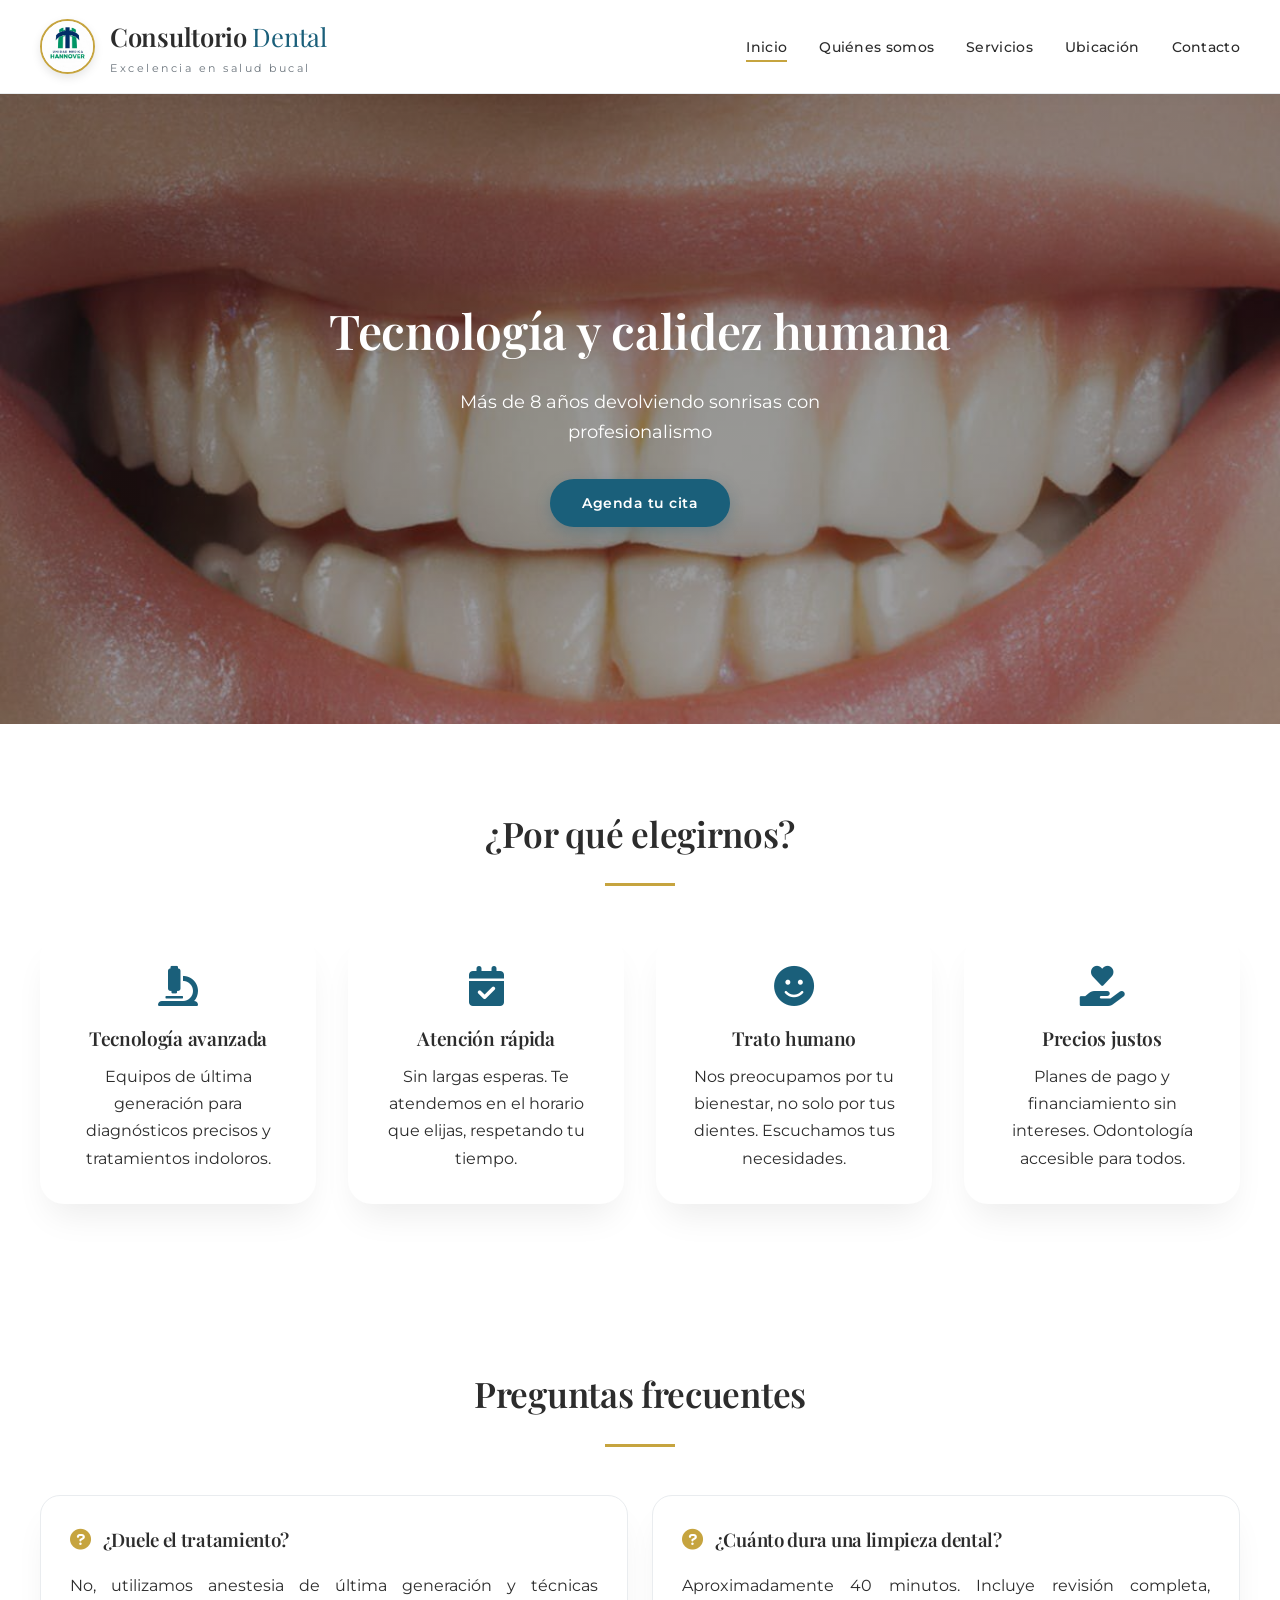
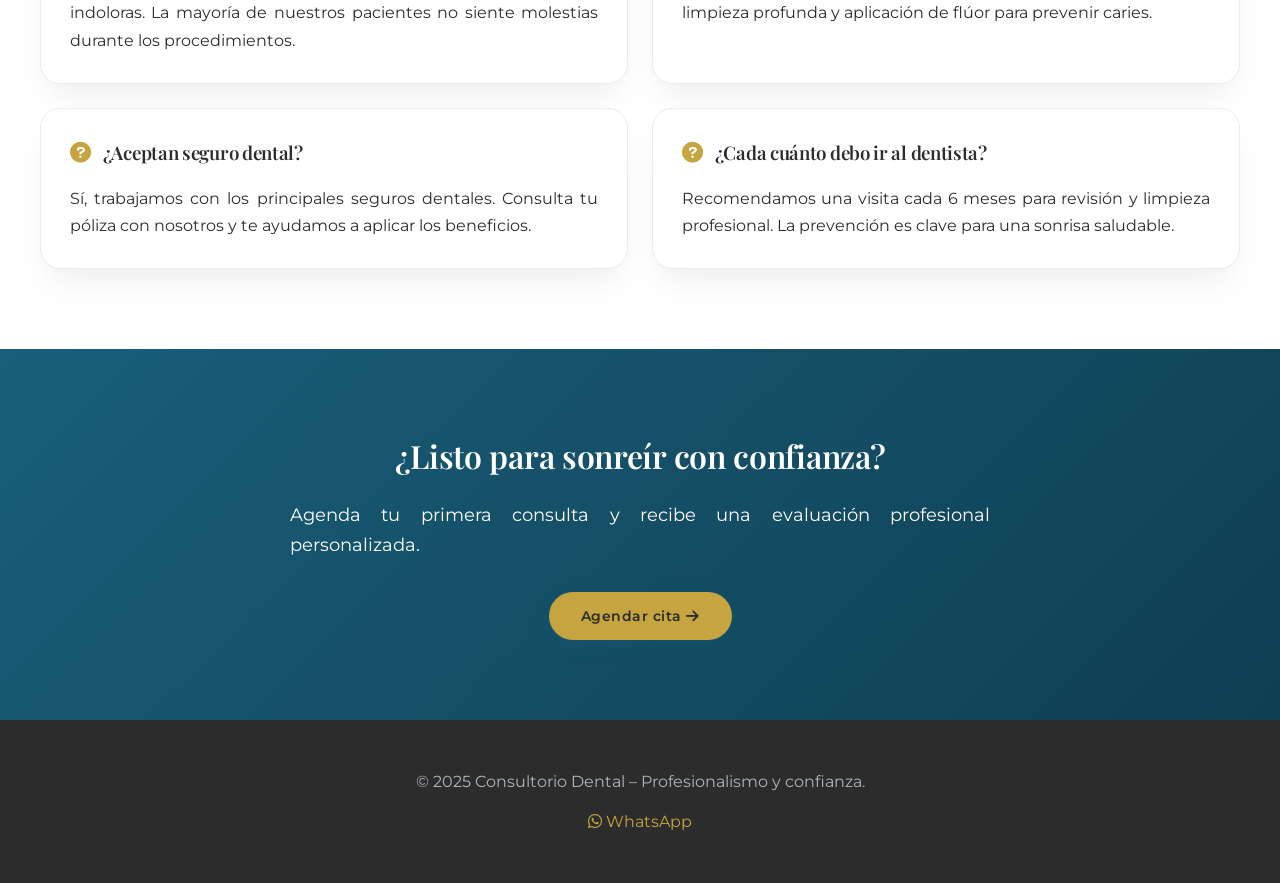
==== index.html @ 0c6edaa0 "Primer commit" ====
<!DOCTYPE html>
<html lang="es">
<head>
    <meta charset="UTF-8">
    <meta name="viewport" content="width=device-width, initial-scale=1.0, user-scalable=yes">
    <title>Inicio | Consultorio Dental</title>
    <link rel="stylesheet" href="css/estilo.css">
    <link href="https://fonts.googleapis.com/css2?family=Playfair+Display:wght@400;600;700&family=Montserrat:wght@300;400;500;600&display=swap" rel="stylesheet">
    <link rel="stylesheet" href="https://cdnjs.cloudflare.com/ajax/libs/font-awesome/6.0.0-beta3/css/all.min.css">
</head>
<body>

<header>
    <div class="container">
        <div class="logo">
            <img src="img/logo.jpg" alt="Logo Consultorio Dental" class="logo-img">
            <div class="logo-texto">
                <h1>Consultorio<span> Dental</span></h1>
                <p>Excelencia en salud bucal</p>
            </div>
        </div>
        <nav>
            <ul>
                <li><a href="index.html" class="active">Inicio</a></li>
                <li><a href="quienes-somos.html">Quiénes somos</a></li>
                <li><a href="servicios.html">Servicios</a></li>
                <li><a href="ubicacion.html">Ubicación</a></li>
                <li><a href="contacto.html">Contacto</a></li>
            </ul>
        </nav>
        <div class="menu-movil" id="menu-movil">☰</div>
    </div>
</header>

<!-- Hero principal con parallax -->
<section class="hero">
    <div class="hero-contenido">
        <h2>Tecnología y calidez humana</h2>
        <p>Más de 8 años devolviendo sonrisas con profesionalismo</p>
        <a href="contacto.html" class="btn-primario">Agenda tu cita</a>
    </div>
</section>

<!-- Beneficios + Estadísticas integradas (sin barra gris) -->
<section class="seccion">
    <div class="container">
        <h2 class="titulo-seccion">¿Por qué elegirnos?</h2>

        <!-- Grid de beneficios (icono + título + texto) -->
        <div class="beneficios-grid">
            <div class="beneficio">
                <i class="fas fa-microscope"></i>
                <h3>Tecnología avanzada</h3>
                <p>Equipos de última generación para diagnósticos precisos y tratamientos indoloros.</p>
            </div>
            <div class="beneficio">
                <i class="fas fa-calendar-check"></i>
                <h3>Atención rápida</h3>
                <p>Sin largas esperas. Te atendemos en el horario que elijas, respetando tu tiempo.</p>
            </div>
            <div class="beneficio">
                <i class="fas fa-smile"></i>
                <h3>Trato humano</h3>
                <p>Nos preocupamos por tu bienestar, no solo por tus dientes. Escuchamos tus necesidades.</p>
            </div>
            <div class="beneficio">
                <i class="fas fa-hand-holding-heart"></i>
                <h3>Precios justos</h3>
                <p>Planes de pago y financiamiento sin intereses. Odontología accesible para todos.</p>
            </div>
        </div>

        <!-- Estadísticas ahora aquí abajo, integradas -->
        <div class="estadisticas-integrado">
            <div class="estadisticas-grid">
                <div class="estadistica">
                    <span class="numero"></span>
                    <span class="texto"></span>
                </div>
                <div class="estadistica">
                    <span class="numero"></span>
                    <span class="texto"></span>
                </div>
                <div class="estadistica">
                    <span class="numero"></span>
                    <span class="texto"></span>
                </div>
            </div>
        </div>
    </div>
</section>

<!-- Preguntas frecuentes -->
<section class="seccion">
    <div class="container">
        <h2 class="titulo-seccion">Preguntas frecuentes</h2>
        <div class="faq-grid">
            <div class="faq-item">
                <div class="faq-pregunta">
                    <i class="fas fa-question-circle"></i>
                    <h3>¿Duele el tratamiento?</h3>
                </div>
                <div class="faq-respuesta">
                    <p>No, utilizamos anestesia de última generación y técnicas indoloras. La mayoría de nuestros pacientes no siente molestias durante los procedimientos.</p>
                </div>
            </div>
            <div class="faq-item">
                <div class="faq-pregunta">
                    <i class="fas fa-question-circle"></i>
                    <h3>¿Cuánto dura una limpieza dental?</h3>
                </div>
                <div class="faq-respuesta">
                    <p>Aproximadamente 40 minutos. Incluye revisión completa, limpieza profunda y aplicación de flúor para prevenir caries.</p>
                </div>
            </div>
            <div class="faq-item">
                <div class="faq-pregunta">
                    <i class="fas fa-question-circle"></i>
                    <h3>¿Aceptan seguro dental?</h3>
                </div>
                <div class="faq-respuesta">
                    <p>Sí, trabajamos con los principales seguros dentales. Consulta tu póliza con nosotros y te ayudamos a aplicar los beneficios.</p>
                </div>
            </div>
            <div class="faq-item">
                <div class="faq-pregunta">
                    <i class="fas fa-question-circle"></i>
                    <h3>¿Cada cuánto debo ir al dentista?</h3>
                </div>
                <div class="faq-respuesta">
                    <p>Recomendamos una visita cada 6 meses para revisión y limpieza profesional. La prevención es clave para una sonrisa saludable.</p>
                </div>
            </div>
        </div>
    </div>
</section>

<!-- Llamada a la acción (sin parallax, estilo simple) -->
<section class="cta-simple">
    <div class="container">
        <h2>¿Listo para sonreír con confianza?</h2>
        <p>Agenda tu primera consulta y recibe una evaluación profesional personalizada.</p>
        <a href="contacto.html" class="btn-primario">Agendar cita <i class="fas fa-arrow-right"></i></a>
    </div>
</section>

<footer>
    <div class="container">
        <p>&copy; 2025 Consultorio Dental – Profesionalismo y confianza.</p>
        <div class="redes">
            <a href="#"><i class="fab fa-whatsapp"></i> WhatsApp</a>
        </div>
    </div>
</footer>

<script src="js/script.js"></script>
</body>
</html>
---- css/estilo.css ----
/* ========== VARIABLES PREMIUM ========== */
:root {
    --primary: #1a5f7a;
    --primary-dark: #0e3e52;
    --accent: #c6a43f;
    --dark: #2c2c2c;
    --light-bg: #f8f9fa;
    --gray: #6c757d;
    --border: #e9ecef;
    --shadow: 0 20px 35px -10px rgba(0,0,0,0.08);
    --shadow-hover: 0 25px 45px -12px rgba(0,0,0,0.15);
}

* {
    margin: 0;
    padding: 0;
    box-sizing: border-box;
}

body {
    font-family: 'Montserrat', sans-serif;
    line-height: 1.7;
    color: var(--dark);
    background-color: #fff;
}

h1, h2, h3, .logo-texto h1 {
    font-family: 'Playfair Display', serif;
    font-weight: 600;
    letter-spacing: -0.3px;
}

.container {
    max-width: 1280px;
    margin: 0 auto;
    padding: 0 40px;
}

/* ========== HEADER ========== */
header {
    background: rgba(255,255,255,0.98);
    backdrop-filter: blur(8px);
    box-shadow: 0 2px 20px rgba(0,0,0,0.02);
    position: sticky;
    top: 0;
    z-index: 1000;
    border-bottom: 1px solid var(--border);
}

header .container {
    display: flex;
    justify-content: space-between;
    align-items: center;
    padding: 15px 40px;
}

.logo {
    display: flex;
    align-items: center;
    gap: 15px;
}

.logo-img {
    width: 55px;
    height: 55px;
    border-radius: 50%;
    object-fit: cover;
    border: 2px solid var(--accent);
    box-shadow: 0 4px 10px rgba(0,0,0,0.1);
    transition: transform 0.3s;
}

.logo-img:hover {
    transform: scale(1.05);
}

.logo-texto h1 {
    font-size: 1.6rem;
    color: var(--dark);
    margin: 0;
}

.logo-texto h1 span {
    font-weight: 300;
    color: var(--primary);
}

.logo-texto p {
    font-size: 0.7rem;
    letter-spacing: 2.5px;
    color: var(--gray);
    margin: 0;
}

/* Navegación */
nav ul {
    display: flex;
    list-style: none;
    gap: 2rem;
}

nav a {
    text-decoration: none;
    font-weight: 500;
    color: var(--dark);
    transition: color 0.3s;
    font-size: 0.9rem;
    letter-spacing: 0.3px;
    position: relative;
}

nav a::after {
    content: '';
    position: absolute;
    bottom: -6px;
    left: 0;
    width: 0;
    height: 2px;
    background: var(--accent);
    transition: width 0.3s;
}

nav a:hover::after,
nav a.active::after {
    width: 100%;
}

nav a:hover {
    color: var(--primary);
}

.menu-movil {
    display: none;
    font-size: 1.8rem;
    cursor: pointer;
    color: var(--dark);
}

/* ========== BOTONES ========== */
.btn-primario, .btn-secundario {
    display: inline-block;
    padding: 12px 32px;
    border-radius: 50px;
    text-decoration: none;
    font-weight: 600;
    letter-spacing: 0.5px;
    transition: all 0.4s ease;
    cursor: pointer;
    border: none;
    font-size: 0.9rem;
}

.btn-primario {
    background: var(--primary);
    color: white;
    box-shadow: 0 5px 15px rgba(26,95,122,0.3);
}

.btn-primario:hover {
    background: var(--primary-dark);
    transform: translateY(-3px);
    box-shadow: 0 8px 25px rgba(26,95,122,0.4);
}

.btn-secundario {
    background: transparent;
    color: var(--primary);
    border: 2px solid var(--primary);
}

.btn-secundario:hover {
    background: var(--primary);
    color: white;
    transform: translateY(-3px);
}

/* ========== HERO PRINCIPAL CON PARALLAX ========== */
.hero {
    background: linear-gradient(rgba(0,0,0,0.45), rgba(0,0,0,0.35)), url('../img/hero.jpg') center 40% / cover no-repeat;
    background-attachment: fixed;
    min-height: 70vh;
    display: flex;
    align-items: center;
    justify-content: center;
    text-align: center;
    color: white;
    position: relative;
}

.hero-contenido {
    max-width: 800px;
    margin: 0 auto;
    padding: 20px;
}

.hero h2 {
    font-size: 3rem;
    margin-bottom: 1rem;
}

.hero p {
    font-size: 1.1rem;
    margin-bottom: 2rem;
}

/* ========== HERO INTERNOS CON PARALLAX ========== */
.hero-interno, 
.hero-servicios, 
.hero-ubicacion, 
.hero-contacto {
    background: linear-gradient(105deg, rgba(26,95,122,0.9) 0%, rgba(14,62,82,0.9) 100%), url('../img/hero.jpg') center/cover no-repeat;
    background-attachment: fixed;
    min-height: 38vh;
    display: flex;
    align-items: center;
    justify-content: center;
    text-align: center;
    color: white;
    position: relative;
    box-shadow: inset 0 -2px 0 rgba(255,255,255,0.1), 0 8px 20px rgba(0,0,0,0.1);
}

/* Detalle decorativo inferior (línea dorada) */
.hero-interno::after,
.hero-servicios::after,
.hero-ubicacion::after,
.hero-contacto::after {
    content: "";
    position: absolute;
    bottom: 0;
    left: 0;
    width: 100%;
    height: 4px;
    background: linear-gradient(90deg, var(--accent) 0%, rgba(198,164,63,0) 100%);
}

.hero-interno h2,
.hero-servicios h2,
.hero-ubicacion h2,
.hero-contacto h2 {
    font-size: 2.8rem;
    margin-bottom: 0.8rem;
    text-shadow: 0 2px 5px rgba(0,0,0,0.2);
}

.hero-interno p,
.hero-servicios p,
.hero-ubicacion p,
.hero-contacto p {
    font-size: 1.1rem;
    opacity: 0.95;
}

/* ========== SECCIONES ========== */
.seccion {
    padding: 80px 0;
}

.fondo-claro {
    background-color: var(--light-bg);
}

/* Sección de llamada a la acción con parallax sutil */
.cta-parallax {
    background: linear-gradient(rgba(0,0,0,0.6), rgba(0,0,0,0.5)), url('../img/consultorio.jpg') center/cover no-repeat;
    background-attachment: fixed;
    color: white;
    text-align: center;
    padding: 80px 0;
}

.cta-parallax .container {
    position: relative;
    z-index: 2;
}

.cta-parallax h2 {
    font-size: 2rem;
    margin-bottom: 1rem;
}

.cta-parallax p {
    font-size: 1.1rem;
    margin-bottom: 2rem;
}

.cta-parallax .btn-primario {
    background: var(--accent);
    color: var(--dark);
}

.cta-parallax .btn-primario:hover {
    background: #b38f2a;
}

.titulo-seccion {
    text-align: center;
    font-size: 2.2rem;
    margin-bottom: 3rem;
    position: relative;
    color: var(--dark);
}

.titulo-seccion::after {
    content: '';
    display: block;
    width: 70px;
    height: 3px;
    background: var(--accent);
    margin: 20px auto 0;
}

/* Textos justificados */
p, .texto-justificado {
    text-align: justify;
}

/* ========== BENEFICIOS ========== */
.beneficios-grid {
    display: grid;
    grid-template-columns: repeat(4, 1fr);
    gap: 2rem;
}

.beneficio {
    text-align: center;
    padding: 2rem 1.5rem;
    background: white;
    border-radius: 24px;
    transition: all 0.4s;
    box-shadow: var(--shadow);
}

.beneficio:hover {
    transform: translateY(-8px);
    box-shadow: var(--shadow-hover);
}

.beneficio i {
    font-size: 2.5rem;
    color: var(--primary);
    margin-bottom: 1rem;
}

.beneficio h3 {
    font-size: 1.2rem;
    margin-bottom: 0.5rem;
}

.beneficio p {
    text-align: center;
}

/* ========== ESTADÍSTICAS (contador fijo 2000) ========== */
.estadisticas-grid {
    display: grid;
    grid-template-columns: repeat(3, 1fr);
    gap: 2rem;
    text-align: center;
}

.estadistica .numero {
    font-size: 2.8rem;
    font-weight: 700;
    color: var(--accent);
    font-family: 'Playfair Display', serif;
    display: block;
}

/* ========== FAQ ========== */
.faq-grid {
    display: grid;
    grid-template-columns: repeat(2, 1fr);
    gap: 1.5rem;
}

.faq-item {
    background: white;
    padding: 1.8rem;
    border-radius: 20px;
    box-shadow: var(--shadow);
    border: 1px solid var(--border);
    transition: all 0.3s;
}

.faq-item:hover {
    border-color: var(--accent);
}

.faq-pregunta {
    display: flex;
    align-items: center;
    gap: 12px;
    margin-bottom: 1rem;
}

.faq-pregunta i {
    font-size: 1.3rem;
    color: var(--accent);
}

.faq-respuesta p {
    text-align: justify;
}

/* ========== QUIÉNES SOMOS ========== */
.quienes-grid {
    display: grid;
    grid-template-columns: 1fr 1fr;
    gap: 3rem;
    align-items: center;
}

.quienes-texto p {
    text-align: justify;
    margin-bottom: 1rem;
}

.valores {
    display: grid;
    grid-template-columns: repeat(2, 1fr);
    gap: 1rem;
    margin-top: 2rem;
}

.valor {
    display: flex;
    align-items: center;
    gap: 10px;
    background: #eef2f5;
    padding: 10px 15px;
    border-radius: 40px;
}

.valor i {
    color: var(--primary);
}

.quienes-imagen img {
    width: 100%;
    border-radius: 24px;
    box-shadow: var(--shadow);
}

/* Equipo centrado */
.equipo-centrado {
    display: flex;
    justify-content: center;
}

.miembro-centrado {
    background: white;
    padding: 2rem;
    border-radius: 28px;
    text-align: center;
    max-width: 400px;
    box-shadow: var(--shadow);
    transition: transform 0.3s;
}

.miembro-centrado:hover {
    transform: translateY(-8px);
}

.miembro-centrado i {
    font-size: 4rem;
    color: var(--accent);
    margin-bottom: 1rem;
}

/* Misión y visión */
.mision-vision-grid {
    display: grid;
    grid-template-columns: 1fr 1fr;
    gap: 2rem;
}

.mision, .vision {
    text-align: center;
    padding: 2rem;
    background: #eef2f5;
    border-radius: 28px;
}

.mision p, .vision p {
    text-align: justify;
}

/* ========== SERVICIOS (sin precios) ========== */
.servicios-detallados {
    display: flex;
    flex-direction: column;
    gap: 2rem;
}

.servicio-detalle {
    display: flex;
    gap: 2rem;
    background: white;
    padding: 2rem;
    border-radius: 24px;
    box-shadow: var(--shadow);
    transition: transform 0.3s;
}

.servicio-detalle:hover {
    transform: translateX(8px);
}

.servicio-icono i {
    font-size: 3rem;
    color: var(--primary);
}

.servicio-info h3 {
    font-size: 1.4rem;
    color: var(--primary);
    margin-bottom: 0.8rem;
}

.servicio-info p {
    text-align: justify;
    margin-bottom: 0.5rem;
}

.servicio-info ul {
    list-style: none;
    margin-top: 0.5rem;
}

.servicio-info ul li {
    margin-bottom: 0.4rem;
    font-size: 0.95rem;
}

.servicio-info ul li i {
    color: var(--accent);
    margin-right: 8px;
}

.garantia {
    text-align: center;
    padding: 2rem;
}

/* ========== UBICACIÓN ========== */
.ubicacion-principal {
    display: grid;
    grid-template-columns: 1fr 1fr;
    gap: 2rem;
}

.mapa-container iframe {
    width: 100%;
    height: 450px;
    border-radius: 24px;
    box-shadow: var(--shadow);
}

.info-ubicacion {
    display: flex;
    flex-direction: column;
    gap: 1.5rem;
}

.direccion-card, .horarios-card, .contacto-card {
    display: flex;
    gap: 1rem;
    background: white;
    padding: 1.5rem;
    border-radius: 20px;
    box-shadow: var(--shadow);
}

.direccion-card i, .horarios-card i, .contacto-card i {
    font-size: 2rem;
    color: var(--primary);
}

.referencias-grid {
    display: grid;
    grid-template-columns: repeat(4, 1fr);
    gap: 1.5rem;
}

.referencia {
    background: white;
    padding: 1.5rem;
    border-radius: 20px;
    text-align: center;
    transition: transform 0.3s;
    box-shadow: var(--shadow);
}

.referencia:hover {
    transform: translateY(-5px);
}

/* Cómo llegar - centrado */
.como-llegar {
    text-align: center;
}

.como-llegar h3 {
    font-size: 1.8rem;
    color: var(--primary);
    margin-bottom: 1.5rem;
}

.rutas {
    display: flex;
    flex-direction: column;
    align-items: center;
    gap: 1rem;
    max-width: 600px;
    margin: 0 auto;
}

.ruta {
    display: flex;
    align-items: center;
    justify-content: center;
    gap: 1rem;
    background: #eef2f5;
    padding: 1rem 2rem;
    border-radius: 50px;
    width: 100%;
}

.ruta i {
    font-size: 1.2rem;
    color: var(--primary);
    width: 30px;
}

.ruta span {
    font-size: 0.9rem;
    color: #333;
}

/* ========== CONTACTO ========== */
.contacto-grid {
    display: grid;
    grid-template-columns: 1fr 1fr;
    gap: 3rem;
}

.formulario-contacto, .info-contacto {
    background: white;
    padding: 2rem;
    border-radius: 24px;
    box-shadow: var(--shadow);
}

.form-grupo {
    display: flex;
    align-items: center;
    gap: 10px;
    border: 1px solid var(--border);
    border-radius: 50px;
    padding: 5px 15px;
    margin-bottom: 1rem;
    background: #f9f9f9;
    transition: border 0.3s;
}

.form-grupo:focus-within {
    border-color: var(--accent);
}

.form-grupo i {
    color: var(--primary);
}

.form-grupo input, .form-grupo select, .form-grupo textarea {
    width: 100%;
    padding: 10px 0;
    border: none;
    background: transparent;
    outline: none;
}

.contacto-item {
    display: flex;
    gap: 1rem;
    margin-bottom: 1.5rem;
    padding-bottom: 1rem;
    border-bottom: 1px solid var(--border);
}

.contacto-item i {
    font-size: 1.5rem;
    color: var(--primary);
}

.redes-sociales {
    text-align: center;
    margin-top: 1.5rem;
}

/* ========== FOOTER CENTRADO ========== */
footer {
    background: var(--dark);
    color: #adb5bd;
    text-align: center;
    padding: 3rem 0;
}

footer .container {
    display: flex;
    flex-direction: column;
    align-items: center;
    justify-content: center;
}

footer p {
    margin-bottom: 0.8rem;
    text-align: center;
}

footer .redes {
    display: flex;
    gap: 1rem;
    justify-content: center;
}

footer a {
    color: var(--accent);
    text-decoration: none;
}

/* ========== RESPONSIVE ========== */
@media (max-width: 992px) {
    .container { padding: 0 30px; }
    .beneficios-grid, .referencias-grid { grid-template-columns: repeat(2,1fr); }
    .contacto-grid, .ubicacion-principal, .quienes-grid, .mision-vision-grid { grid-template-columns: 1fr; }
}

@media (max-width: 768px) {
    nav ul {
        display: none;
        flex-direction: column;
        background: white;
        position: absolute;
        top: 80px;
        left: 0;
        width: 100%;
        padding: 2rem;
        box-shadow: 0 10px 20px rgba(0,0,0,0.05);
        z-index: 999;
    }
    nav ul.activo { display: flex; }
    .menu-movil { display: block; }
    .hero h2 { font-size: 2rem; }
    .hero-interno h2, .hero-servicios h2 { font-size: 2rem; }
    .beneficios-grid, .referencias-grid { grid-template-columns: 1fr; }
    .servicio-detalle { flex-direction: column; text-align: center; }
    .logo-img { width: 45px; height: 45px; }
    .estadisticas-grid { grid-template-columns: 1fr; gap: 1rem; }
    .hero, .hero-interno, .hero-servicios, .hero-ubicacion, .hero-contacto, .cta-parallax {
        background-attachment: scroll;
    }
}







/* ========== SECCIÓN CTA (SIN PARALLAX, SOLO FONDO ELEGANTE) ========== */
.cta-simple {
    background: linear-gradient(135deg, var(--primary) 0%, var(--primary-dark) 100%);
    color: white;
    text-align: center;
    padding: 80px 0;
}

.cta-simple .container {
    position: relative;
    z-index: 2;
}

.cta-simple h2 {
    font-size: 2rem;
    margin-bottom: 1rem;
}

.cta-simple p {
    font-size: 1.1rem;
    margin-bottom: 2rem;
    max-width: 700px;
    margin-left: auto;
    margin-right: auto;
}

.cta-simple .btn-primario {
    background: var(--accent);
    color: var(--dark);
}

.cta-simple .btn-primario:hover {
    background: #b38f2a;
}

/* ========== SECCIÓN CON PARALLAX (para Nuestra esencia) ========== */
.parallax-bg {
    background: linear-gradient(rgba(0,0,0,0.6), rgba(0,0,0,0.5)), url('../img/consultorio.jpg') center/cover no-repeat;
    background-attachment: fixed;
    color: white;
    padding: 80px 0;
}

.parallax-bg .container {
    position: relative;
    z-index: 2;
}

.parallax-bg .titulo-seccion {
    color: white;
}

.parallax-bg .titulo-seccion::after {
    background: var(--accent);
}

.parallax-bg .quienes-texto p {
    color: white;
}

.parallax-bg .valores .valor {
    background: rgba(255,255,255,0.2);
    color: white;
}

.parallax-bg .valores .valor i {
    color: var(--accent);
}

.parallax-bg .valores .valor span {
    color: white;
}

.hero-contenido p {
    text-align: center;
    margin-left: auto;
    margin-right: auto;
    max-width: 80%; /* Opcional: para que no ocupe todo el ancho */
}





.miembro-centrado p {
    text-align: center;
}
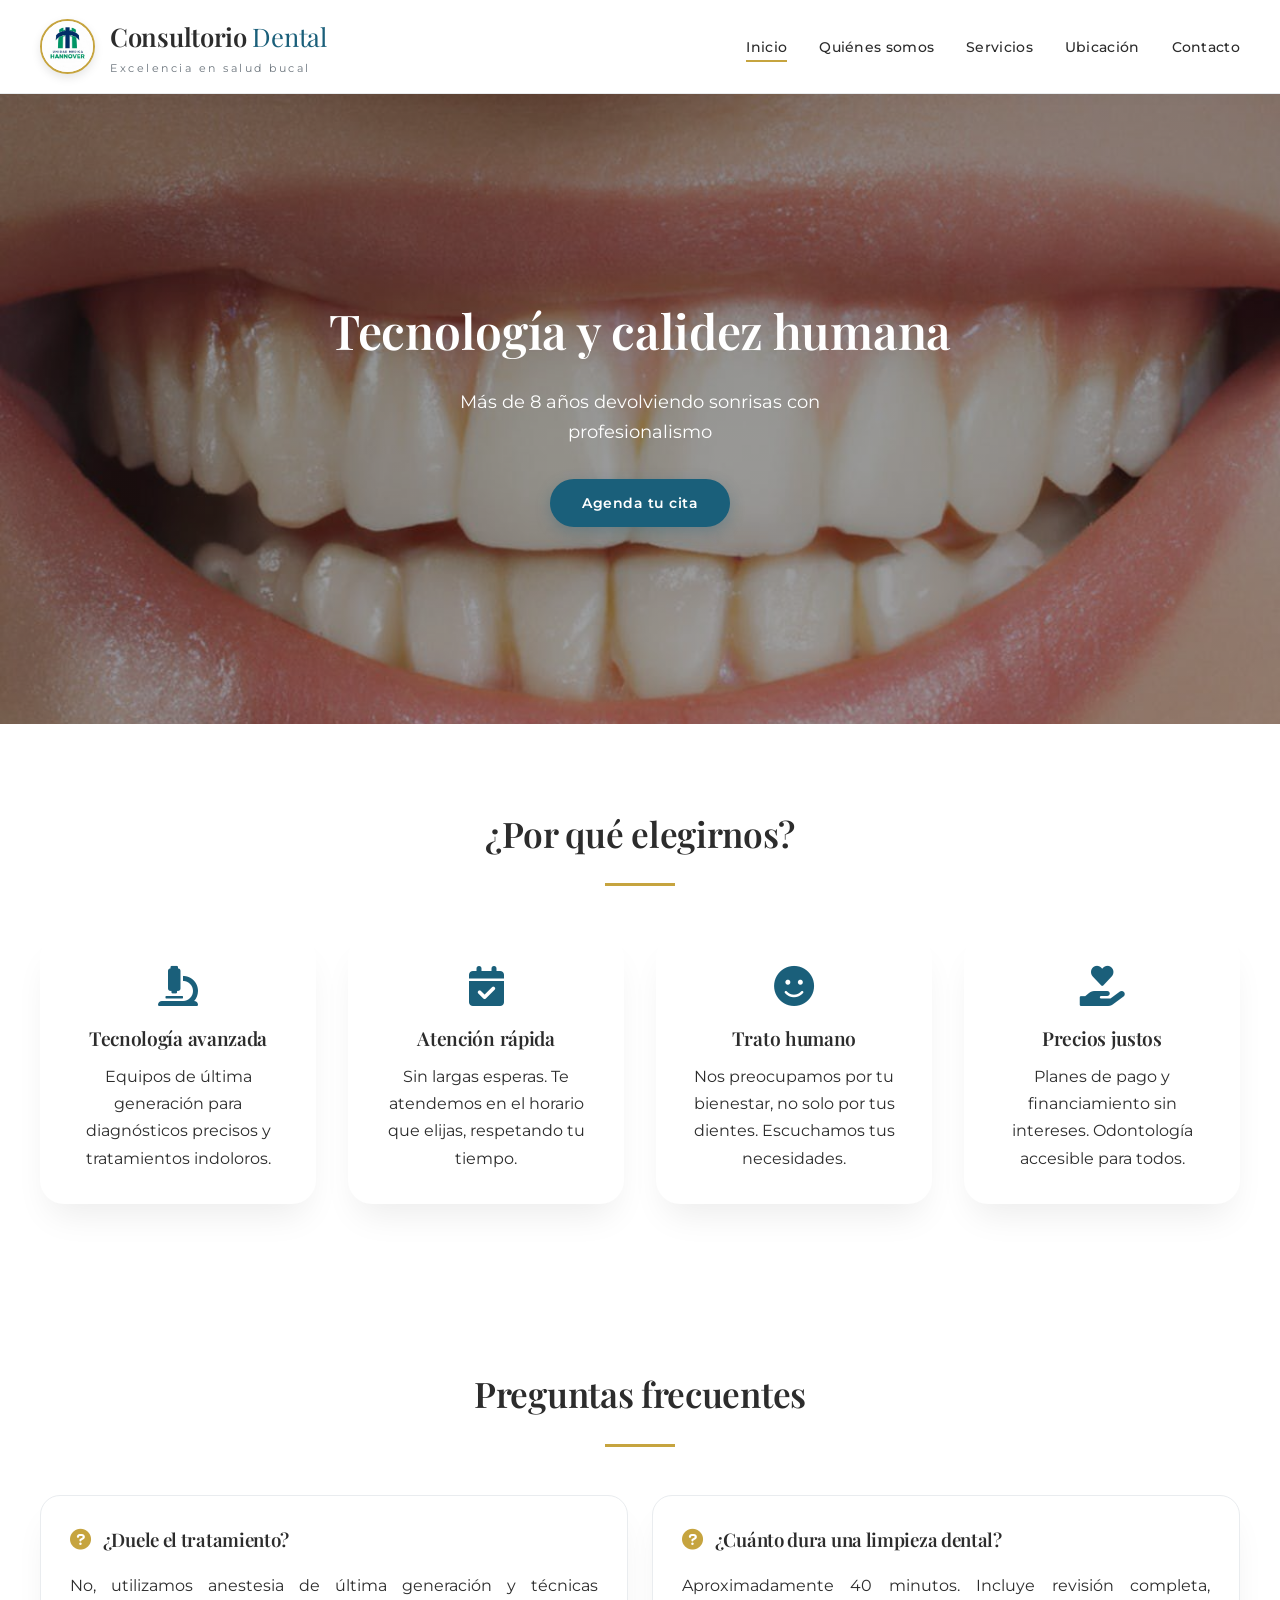
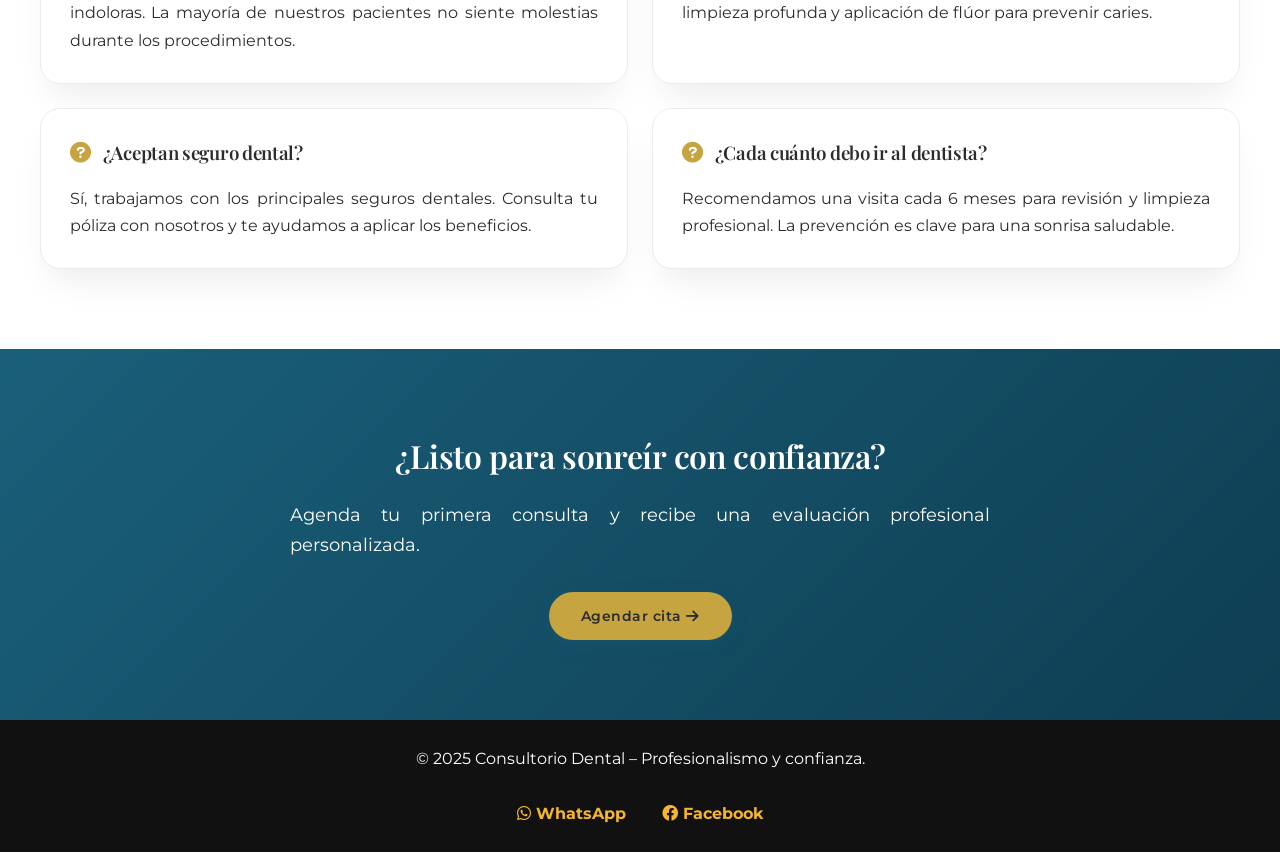
==== commit 56526759: "Agregue whatsapp y facebook al footer" ====
--- a/index.html
+++ b/index.html
@@ -147,8 +147,15 @@
 <footer>
     <div class="container">
         <p>&copy; 2025 Consultorio Dental – Profesionalismo y confianza.</p>
+
         <div class="redes">
-            <a href="#"><i class="fab fa-whatsapp"></i> WhatsApp</a>
+            <a href="https://wa.me/521XXXXXXXXXX">
+                <i class="fab fa-whatsapp"></i> WhatsApp
+            </a>
+
+            <a href="https://facebook.com/TUPAGINA">
+                <i class="fab fa-facebook"></i> Facebook
+            </a>
         </div>
     </div>
 </footer>
--- a/css/estilo.css
+++ b/css/estilo.css
@@ -854,4 +854,28 @@
 
 .miembro-centrado p {
     text-align: center;
+}
+
+
+footer {
+    background: #111;
+    color: white;
+    text-align: center;
+    padding: 25px 0;
+}
+
+.redes {
+    margin-top: 15px;
+}
+
+.redes a {
+    color: #f5b52e;
+    text-decoration: none;
+    font-weight: bold;
+    margin: 0 10px;
+    display: inline-block;
+}
+
+.redes a:hover {
+    color: white;
 }
